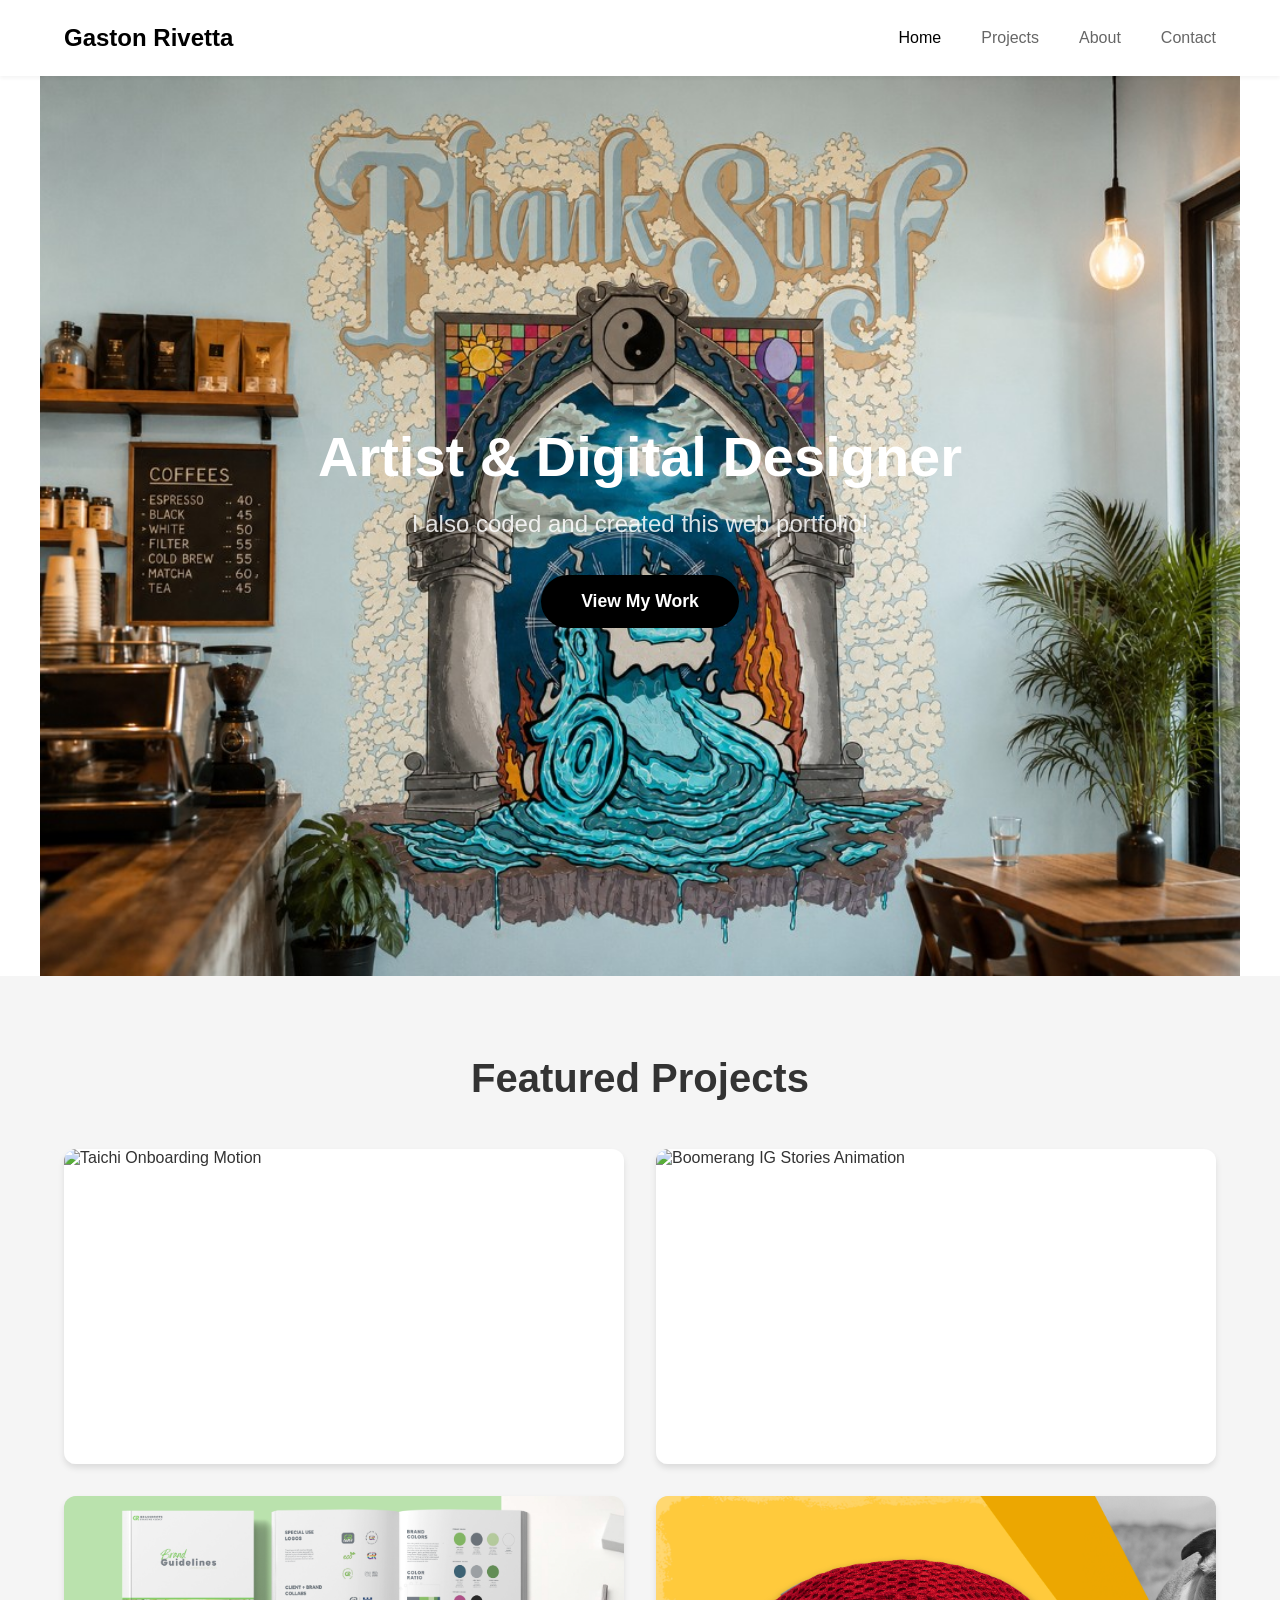
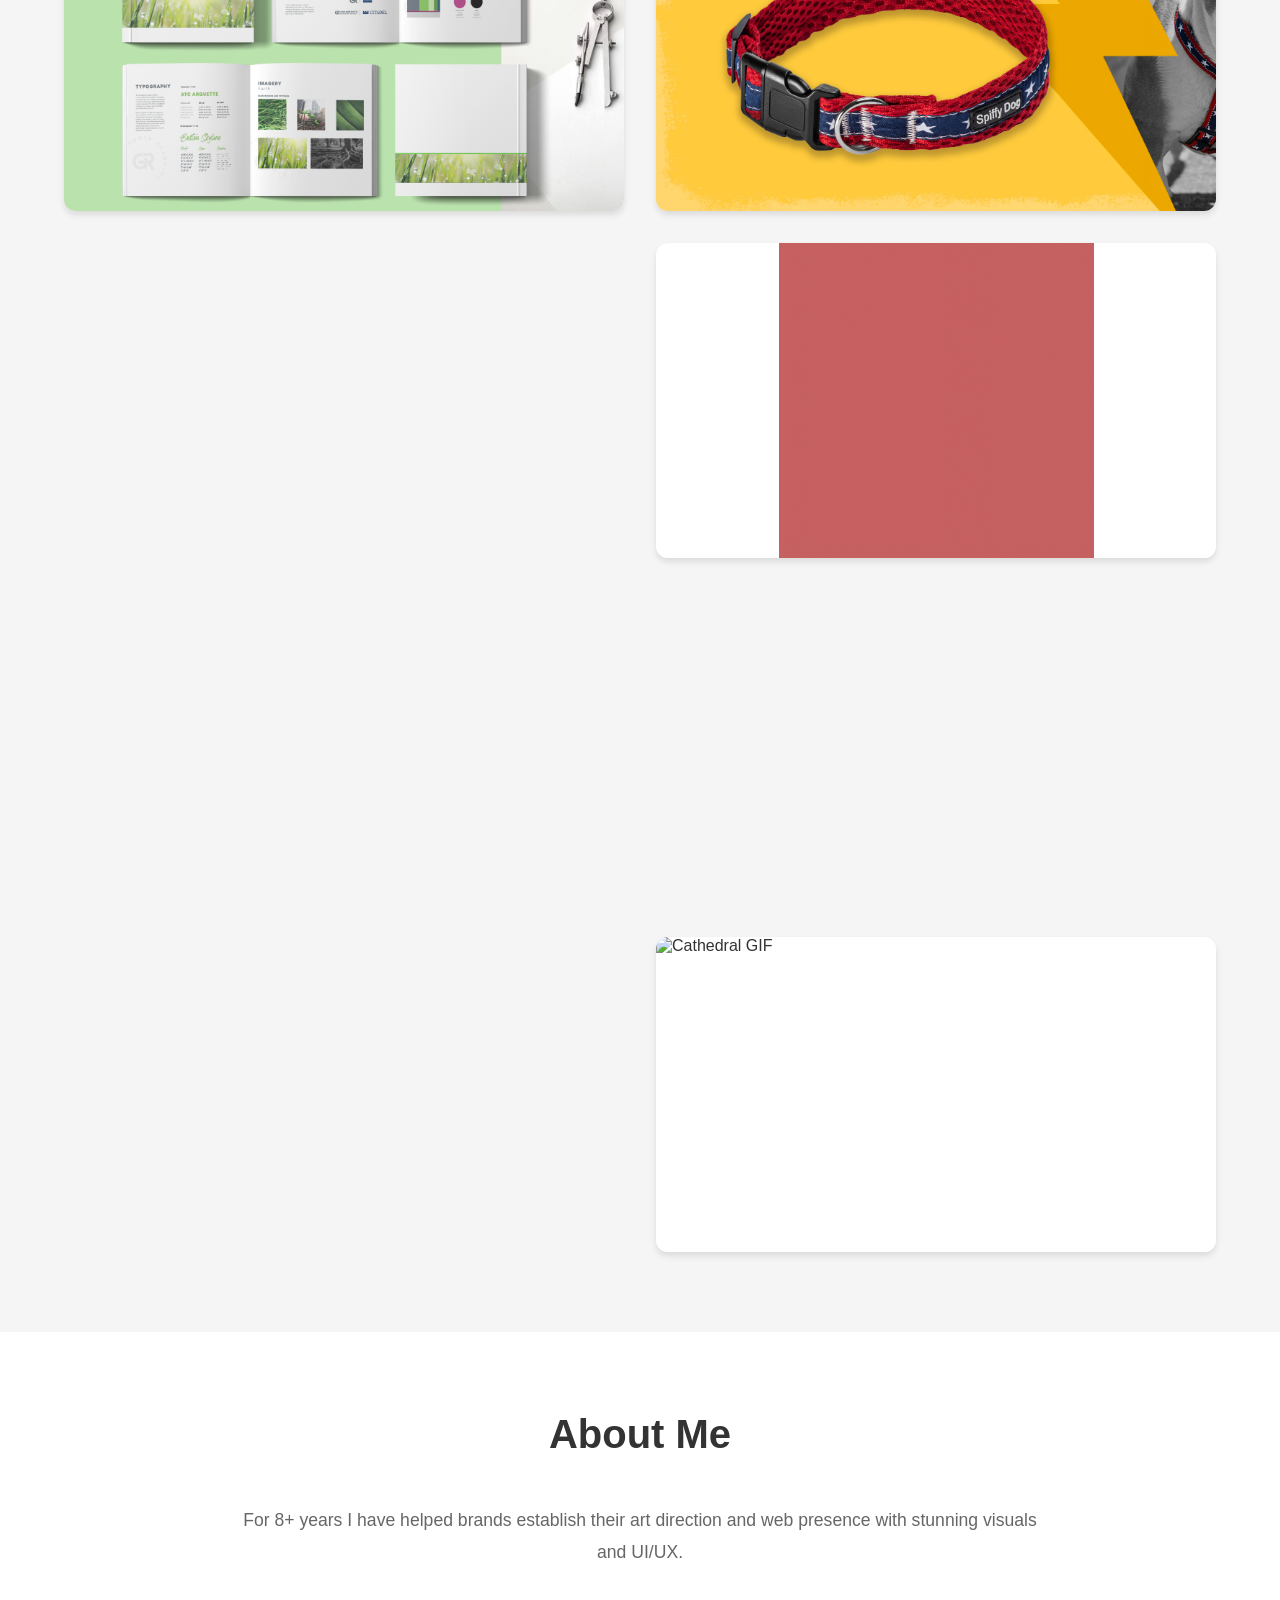
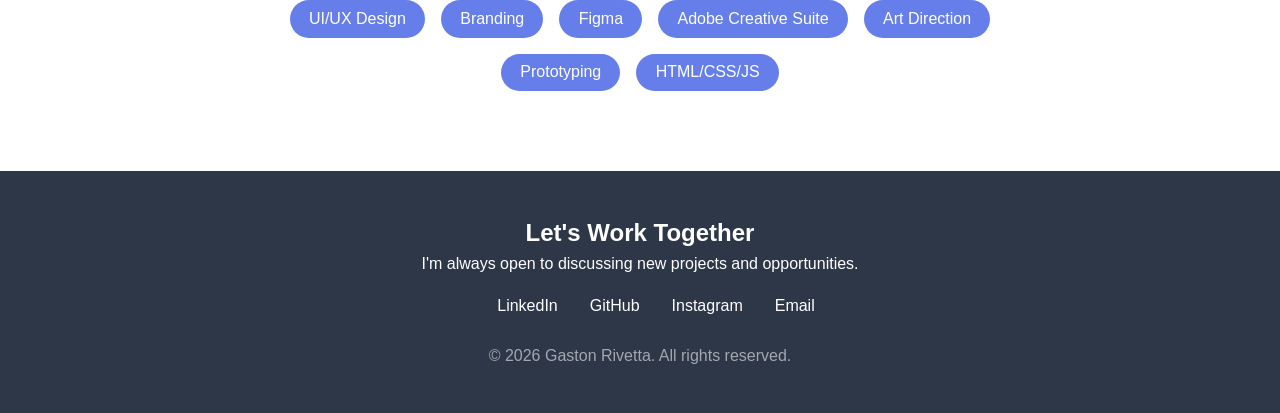
==== index.html @ 70213d05 "meta tag update" ====
<!DOCTYPE html>
<html lang="en">
<head>
    <meta charset="UTF-8">
    <meta name="viewport" content="width=device-width, initial-scale=1.0">
    <title>Gaston Rivetta | Freelance Graphic Designer & Ecommerce Specialist</title>
    <meta name="description" content="Graphic designer specializing in branding, packaging, apparel graphics, and ecommerce design. View creative projects, case studies, and design services.">
    
    <meta name="keywords" content="app design, branding, UX design, UI design, Gaston Rivetta">

    <meta name="author" content="Gaston Rivetta">

    <meta property="og:title" content="Gaston Rivetta | Graphic Designer & ecommerce Specialist">
    <meta property="og:description" content="Explore branding, packaging, apparel, and ecommerce design projects by Gaston Rivetta.">
    <meta property="og:type" content="website">
    <link rel="stylesheet" href="css/styles.css">
</head>
<body>
    <nav>
        <div class="logo">Gaston Rivetta</div>
        <ul class="nav-links">
            <li><a href="#home">Home</a></li>
            <li><a href="#projects">Projects</a></li>
            <li><a href="#about">About</a></li>
            <li><a href="#contact">Contact</a></li>
        </ul>
    </nav>

    <section class="hero" id="home">
        <div class="hero-media" aria-hidden="true">
            <img
                src="images/hero-intro.jpg"
                alt=""
                width="1024"
                height="768"
                loading="eager"
                decoding="async"
            >
        </div>
        <div class="hero-content">
            <h1>Artist & Digital Designer</h1>
            <p class="subtitle">I also coded and created this web portfolio!</p>
            <a href="#projects" class="cta-button">View My Work</a>
        </div>
    </section>

    <section class="projects" id="projects">
        <h2 class="section-title">Featured Projects</h2>
        <div class="projects-grid">

            <!-- Row 1: Hunyuan + Boomerang -->
            <a class="project-card-link" href="projects/hunyuan-taiji.html">
                <div class="project-card">
                    <div class="project-image project-image-gif">
                        <img src="images/taichi_onboarding_motion2.gif" alt="Taichi Onboarding Motion" loading="eager">
                    </div>
                    <div class="project-overlay">
                        <div class="overlay-left">
                            <h3 class="project-title">Mobile Interface and YouTube Channel</h3>
                            <p class="project-description">Health Platform UI Design with Social Media Channel</p>
                        </div>
                        <div class="project-tags">
                            <span class="tag">Motion Graphics</span>
                            <span class="tag">Mobile Interface</span>
                            <span class="tag">Figma</span>
                            <span class="tag">YouTube Channel</span>
                        </div>
                    </div>
                </div>
            </a>

            <a class="project-card-link" href="projects/boomerang-brand.html">
                <div class="project-card">
                    <div class="project-image project-image-gif">
                        <img src="images/boomerang_igstories_short_portfolio.gif" alt="Boomerang IG Stories Animation" loading="eager">
                    </div>
                    <div class="project-overlay">
                        <div class="overlay-left">
                            <h3 class="project-title">eCommerce and Branding</h3>
                            <p class="project-description">Webstore Design for Surf Brand with short-form social animations.</p>
                        </div>
                        <div class="project-tags">
                            <span class="tag">Social</span>
                            <span class="tag">Motion Graphics</span>
                            <span class="tag">eCommerce Design</span>
                            <span class="tag">Branding</span>
                        </div>
                    </div>
                </div>
            </a>

            <!-- Row 2: GR + Spiffy -->
            <a class="project-card-link" href="projects/gr-rebrand.html">
                <div class="project-card">
                    <div class="project-image">
                        <img src="images/GR_thumbnail_branding_HQmockup.jpg" alt="GR Branding Mockup" loading="lazy">
                    </div>
                    <div class="project-overlay">
                        <div class="overlay-left">
                            <h3 class="project-title">Agency Brand Refresh</h3>
                            <p class="project-description">Brand identity system with guidelines and assets.</p>
                        </div>
                        <div class="project-tags">
                            <span class="tag">Branding</span>
                            <span class="tag">Identity</span>
                            <span class="tag">Art Direction</span>
                        </div>
                    </div>
                </div>
            </a>

            <a class="project-card-link" href="projects/spiffy-dog.html">
                <div class="project-card">
                    <div class="project-image">
                        <img src="images/spiffy_thumbnail_HQimage.jpg" alt="Spiffy Product Design" loading="lazy">
                    </div>
                    <div class="project-overlay">
                        <div class="overlay-left">
                            <h3 class="project-title">Product Design and Advertising</h3>
                            <p class="project-description">Seasonal product design and advertising campaigns</p>
                        </div>
                        <div class="project-tags">
                            <span class="tag">Textile Design</span>
                            <span class="tag">Branding</span>
                            <span class="tag">Campaigns</span>
                        </div>
                    </div>
                </div>
            </a>

            <!-- Row 3: Interactive Code + S Blackletter -->
            <div class="project-card">
                <div class="project-image iframe-image">
                    <iframe src="https://gastonrivetta.github.io/TYPE_Grab_Throw/" title="Type experiment" loading="lazy"></iframe>
                </div>
                <div class="project-overlay">
                        <div class="overlay-left">
                            <h3 class="project-title">Interactive Code Creative</h3>
                            <p class="project-description">Interactive creative code study with physics-based mechanics.</p>
                        </div>
                        <div class="project-tags">
                            <span class="tag">Typography</span>
                            <span class="tag">Interactive Creative Code</span>
                            <span class="tag">Motion Graphics</span>
                        </div>
                    </div>
            </div>

            <div class="project-card">
                <div class="project-image project-image-gif">
                    <img src="images/S_blacklatter_exp_thumbnail.gif" alt="Blackletter animation" loading="eager">
                </div>
                <div class="project-overlay">
                        <div class="overlay-left">
                            <h3 class="project-title">Expressive Type Animation</h3>
                            <p class="project-description">Motion graphics and typography.</p>
                        </div>
                        <div class="project-tags">
                            <span class="tag">Motion Graphics</span>
                            <span class="tag">Adobe After Effects</span>
                            <span class="tag">Typography</span>
                        </div>
                    </div>
            </div>

            <!-- Row 4: Rabbit + Solarwinds -->
            <div class="project-card">
                <div class="project-image">
                    <img src="images/rabbit_thumbnail_HQmock.jpg" alt="Rabbit Product Design" loading="lazy">
                </div>
                <div class="project-overlay">
                        <div class="overlay-left">
                            <h3 class="project-title">Landing Page and Brand Design</h3>
                            <p class="project-description">Brand Identity with Figma landing page</p>
                        </div>
                        <div class="project-tags">
                            <span class="tag">Prototyping</span>
                            <span class="tag">Art Direction</span>
                            <span class="tag">Figma Prototype</span>
                        </div>
                    </div>
            </div>

            <div class="project-card">
                <div class="project-image">
                    <img src="images/Solarwinds_thumnbail_elec_HQmockup.jpg" alt="Solarwinds Electrical Mockup" loading="lazy">
                </div>
                <div class="project-overlay">
                        <div class="overlay-left">
                            <h3 class="project-title">Product Design with Presentation Mockups</h3>
                            <p class="project-description">Client product mockup presenations.</p>
                        </div>
                        <div class="project-tags">
                            <span class="tag">Marketing</span>
                            <span class="tag">Product Mockup</span>
                            <span class="tag">Presentations</span>
                        </div>
                    </div>
            </div>

            <!-- Row 5: Ecommerce + Cathedral -->
            <div class="project-card">
                <div class="project-image">
                    <img src="images/ecommerce_webstorethumbnail_image.jpg" alt="E-commerce Web Store" loading="lazy">
                </div>
                <div class="project-overlay">
                        <div class="overlay-left">
                            <h3 class="project-title">Custom Web Catalogs</h3>
                            <p class="project-description">Responsive e-commerce webstores.</p>
                        </div>
                        <div class="project-tags">
                            <span class="tag">E-commerce</span>
                            <span class="tag">UI Design</span>
                            <span class="tag">Product Overhauls</span>
                        </div>
                    </div>
            </div>
            <a class="project-card-link" href="https://vimeo.com/1114490569?share=copy&fl=sv&fe=ci" target="_blank">
            <div class="project-card">
                <div class="project-image project-image-gif">
                    <img src="images/Cathedral_gifthumbnail.gif" alt="Cathedral GIF" loading="eager">
                </div>
                <div class="project-overlay">
                        <div class="overlay-left">
                            <h3 class="project-title">Motion Design</h3>
                            <p class="project-description">Motion Graphics with audio study</p>
                        </div>
                        <div class="project-tags">
                            <span class="tag">Motion Graphics</span>
                            <span class="tag">Adobe After Effects</span>
                            <span class="tag">Audio Study</span>
                        </div>
                    </div>
            </div>

        </div>
    </section>

    <section class="about" id="about">
        <h2 class="section-title">About Me</h2>
        <div class="about-content">
            <p>For 8+ years I have helped brands establish their art direction
                and web presence with stunning visuals and UI/UX.</p>
            <p></p>
            <div class="skills">
                <span class="skill">UI/UX Design</span>
                <span class="skill">Branding</span>
                <span class="skill">Figma</span>
                <span class="skill">Adobe Creative Suite</span>
                <span class="skill">Art Direction</span>
                <span class="skill">Prototyping</span>
                <span class="skill">HTML/CSS/JS</span>
            </div>
        </div>
    </section>

    <footer id="contact">
        <h3>Let's Work Together</h3>
        <p>I'm always open to discussing new projects and opportunities.</p>
        <div class="social-links">
            <a href="https://www.linkedin.com/in/gastonrivetta/">LinkedIn</a>
            <a href="github.com/GastonRivetta">GitHub</a>
            <a href="https://www.instagram.com/goosefacepainter/">Instagram</a>
            <a href="mailto:contact@gastonrivetta.com">Email</a>
        </div>
        <p style="margin-top: 2rem; opacity: 0.7;">© 2026 Gaston Rivetta. All rights reserved.</p>
    </footer>

    <script src="js/script.js"></script>
</body>
</html>
---- css/styles.css ----
* {
    margin: 0;
    padding: 0;
    box-sizing: border-box;
}

body {
    font-family: -apple-system, BlinkMacSystemFont, 'Segoe UI', sans-serif;
    background: #f5f5f5;
    color: #333;
}

/* Navigation */
nav {
    background: white;
    padding: 1.5rem 4rem;
    display: flex;
    justify-content: space-between;
    align-items: center;
    box-shadow: 0 2px 4px rgba(0,0,0,0.05);
    position: sticky;
    top: 0;
    z-index: 100;
}

.logo {
    font-size: 1.5rem;
    font-weight: 700;
    color: #000;
}

.nav-links {
    display: flex;
    gap: 2.5rem;
    list-style: none;
}

.nav-links a {
    text-decoration: none;
    color: #666;
    font-weight: 500;
    transition: color 0.3s;
}

.nav-links a:hover,
.nav-links a.active {
    color: #000;
}

/* Hero Section */
.hero {
    position: relative;
    background: #fff;
    color: #111;
    padding: 4rem 2rem;
    min-height: 100vh;
    display: flex;
    align-items: center;
    justify-content: center;
    overflow: hidden;
    text-align: center;
}

.hero-media {
    position: absolute;
    inset: 0;
    z-index: 0;
    display: flex;
    align-items: center;
    justify-content: center;
    background: #fff;
}

.hero-media img {
    display: block;
    width: 100%;
    height: 100%;
    object-fit: contain;
    object-position: center;
}

.hero-content {
    position: relative;
    z-index: 2;
    width: 100%;
    max-width: 800px;
    padding: 0;
    background: transparent;
    backdrop-filter: none;
    -webkit-backdrop-filter: none;
    text-align: center;
}

.hero h1 {
    font-size: 3.5rem;
    margin-bottom: 1rem;
    font-weight: 700;
    color: #ffffff;
    text-align: center;
}

.hero .subtitle {
    font-size: 1.5rem;
    margin-bottom: 2rem;
    color: #ffffff;
    opacity: 0.85;
    text-align: center;
}

.hero p {
    font-size: 1.1rem;
    max-width: 600px;
    margin: 0 auto 2.5rem;
    line-height: 1.6;
    color: #222;
    opacity: 0.85;
    text-align: center;
}

.hero .cta-button {
    background: #000;
    color: #fff;
}

.hero .cta-button:hover {
    background: #222;
    color: #fff;
    box-shadow: 0 10px 25px rgba(0, 0, 0, 0.15);
}

.cta-button {
    background: white;
    color: #667eea;
    padding: 1rem 2.5rem;
    border: none;
    border-radius: 50px;
    font-size: 1.1rem;
    font-weight: 600;
    cursor: pointer;
    transition: transform 0.3s, box-shadow 0.3s;
    display: inline-block;
    text-decoration: none;
}

.cta-button:hover {
    transform: translateY(-2px);
    box-shadow: 0 10px 25px rgba(0,0,0,0.2);
}

/* Projects Section */
.projects {
    padding: 5rem 4rem;
    max-width: 1400px;
    margin: 0 auto;
}

.section-title {
    font-size: 2.5rem;
    margin-bottom: 3rem;
    text-align: center;
    font-weight: 700;
}

.projects-grid {
    display: grid;
    grid-template-columns: 1fr 1fr;
    gap: 2rem;
}

/* iframe card */
.iframe-image {
    pointer-events: all;
    background: #CBCBCB;
}

.iframe-image iframe {
    position: absolute;
    inset: 0;
    width: 100%;
    height: 100%;
    border: none;
    display: block;
}

/* Card link wrapper */
a.project-card-link {
    display: block;
    text-decoration: none;
    color: inherit;
}

/* Project Card */
.project-card {
    background: white;
    border-radius: 12px;
    overflow: hidden;
    box-shadow: 0 4px 6px rgba(0,0,0,0.1);
    position: relative;
    top: 0;
    transition: transform 0.3s, box-shadow 0.3s, top 0.3s;
    cursor: pointer;
}

.project-card:hover {
    box-shadow: 0 12px 24px rgba(0,0,0,0.15);
}

/* Non-GIF cards: use transform lift */
.project-card:not(:has(.project-image-gif)):hover {
    transform: translateY(-8px);
}

/* GIF cards: use top instead of transform to avoid pausing the animation */
.project-card:has(.project-image-gif):hover {
    top: -8px;
}

/* Project image container — fixed 16:9 aspect ratio */
.project-image {
    width: 100%;
    aspect-ratio: 16 / 9;
    background: linear-gradient(135deg, #e0e0e0 0%, #f5f5f5 100%);
    overflow: hidden;
    position: relative;
}

/* Static images: fill container and pan slowly */
.project-image img {
    position: absolute;
    inset: 0;
    width: 100%;
    height: 100%;
    object-fit: cover;
    object-position: left center;
    animation: panImage 12s ease-in-out infinite;
    /* Prevent blurry upscaling */
    image-rendering: -webkit-optimize-contrast;
    image-rendering: crisp-edges;
}

@keyframes panImage {
    0%   { object-position: left center; }
    50%  { object-position: right center; }
    100% { object-position: left center; }
}

/* GIF images: no pan animation, centered, no transform */
.project-image-gif img,
.project-image img[src$=".gif" i] {
    animation: none !important;
    object-position: center center;
    transform: none !important;
    object-fit: contain;
    background: #ffffff;
}

/* Overlay — single slim horizontal bar */
.project-overlay {
    position: absolute;
    bottom: 0;
    left: 0;
    right: 0;
    background: rgba(255, 255, 255, 0.82);
    backdrop-filter: blur(8px);
    -webkit-backdrop-filter: blur(8px);
    color: #111;
    padding: 0.55rem 1rem;
    display: flex;
    flex-direction: row;
    align-items: center;
    justify-content: space-between;
    gap: 0.75rem;
    transform: translateY(100%);
    transition: transform 0.3s ease, opacity 0.3s ease;
    opacity: 0;
}

.project-card:hover .project-overlay,
.project-overlay.overlay-visible {
    transform: translateY(0);
    opacity: 1;
}

.project-overlay.overlay-hiding {
    transform: translateY(0);
    opacity: 0;
    transition: opacity 0.4s ease;
}

/* Left: title + description stacked */
.overlay-left {
    display: flex;
    flex-direction: column;
    gap: 0.1rem;
    min-width: 0;
    flex: 1;
}

.project-title {
    font-size: 12px;
    font-weight: 700;
    color: #111;
    white-space: nowrap;
    overflow: hidden;
    text-overflow: ellipsis;
}

.project-description {
    font-size: 11px;
    color: #666;
    white-space: nowrap;
    overflow: hidden;
    text-overflow: ellipsis;
    line-height: 1.3;
}

/* Right: tags row, max 4, no wrap */
.project-tags {
    display: flex;
    gap: 0.3rem;
    flex-wrap: nowrap;
    flex-shrink: 0;
    align-items: center;
}

.tag {
    background: rgba(0, 0, 0, 0.07);
    padding: 0.2rem 0.55rem;
    border-radius: 20px;
    font-size: 10px;
    color: #555;
    white-space: nowrap;
}

/* About Section */
.about {
    background: white;
    padding: 5rem 4rem;
    text-align: center;
}

.about-content {
    max-width: 800px;
    margin: 0 auto;
}

.about p {
    font-size: 1.1rem;
    line-height: 1.8;
    color: #666;
    margin-bottom: 1.5rem;
}

.skills {
    display: flex;
    justify-content: center;
    gap: 1rem;
    flex-wrap: wrap;
    margin-top: 2rem;
}

.skill {
    background: #667eea;
    color: white;
    padding: 0.6rem 1.2rem;
    border-radius: 25px;
    font-weight: 500;
}

/* Footer */
footer {
    background: #2d3748;
    color: white;
    padding: 3rem 4rem;
    text-align: center;
}

footer h3 {
    font-size: 1.5rem;
    margin-bottom: 0.5rem;
}

footer > p {
    color: rgba(255,255,255,0.8);
    margin-bottom: 0;
}

.social-links {
    display: flex;
    justify-content: center;
    gap: 2rem;
    margin-top: 1.5rem;
}

.social-links a {
    color: white;
    font-size: 1rem;
    font-weight: 500;
    text-decoration: none;
    transition: opacity 0.3s;
}

.social-links a:hover {
    opacity: 0.7;
}

/* Responsive Design */
@media (max-width: 1024px) {
    nav {
        padding: 1.5rem 2rem;
    }

    .projects {
        padding: 5rem 2rem;
    }

    .about {
        padding: 5rem 2rem;
    }

    footer {
        padding: 3rem 2rem;
    }
}

@media (max-width: 768px) {
    nav {
        padding: 1rem 1.5rem;
        flex-direction: column;
        gap: 1rem;
    }

    .hero {
        min-height: 100svh;
        padding: 3rem 1.5rem;
    }

    .hero h1 {
        font-size: 2.5rem;
    }

    .hero .subtitle {
        font-size: 1.2rem;
    }

    .projects {
        padding: 3rem 1.5rem;
    }

    .projects-grid {
        grid-template-columns: 1fr;
    }

    .section-title {
        font-size: 2rem;
    }

    .about {
        padding: 3rem 1.5rem;
    }

    footer {
        padding: 2.5rem 1.5rem;
    }

    .social-links {
        gap: 1.25rem;
    }
}
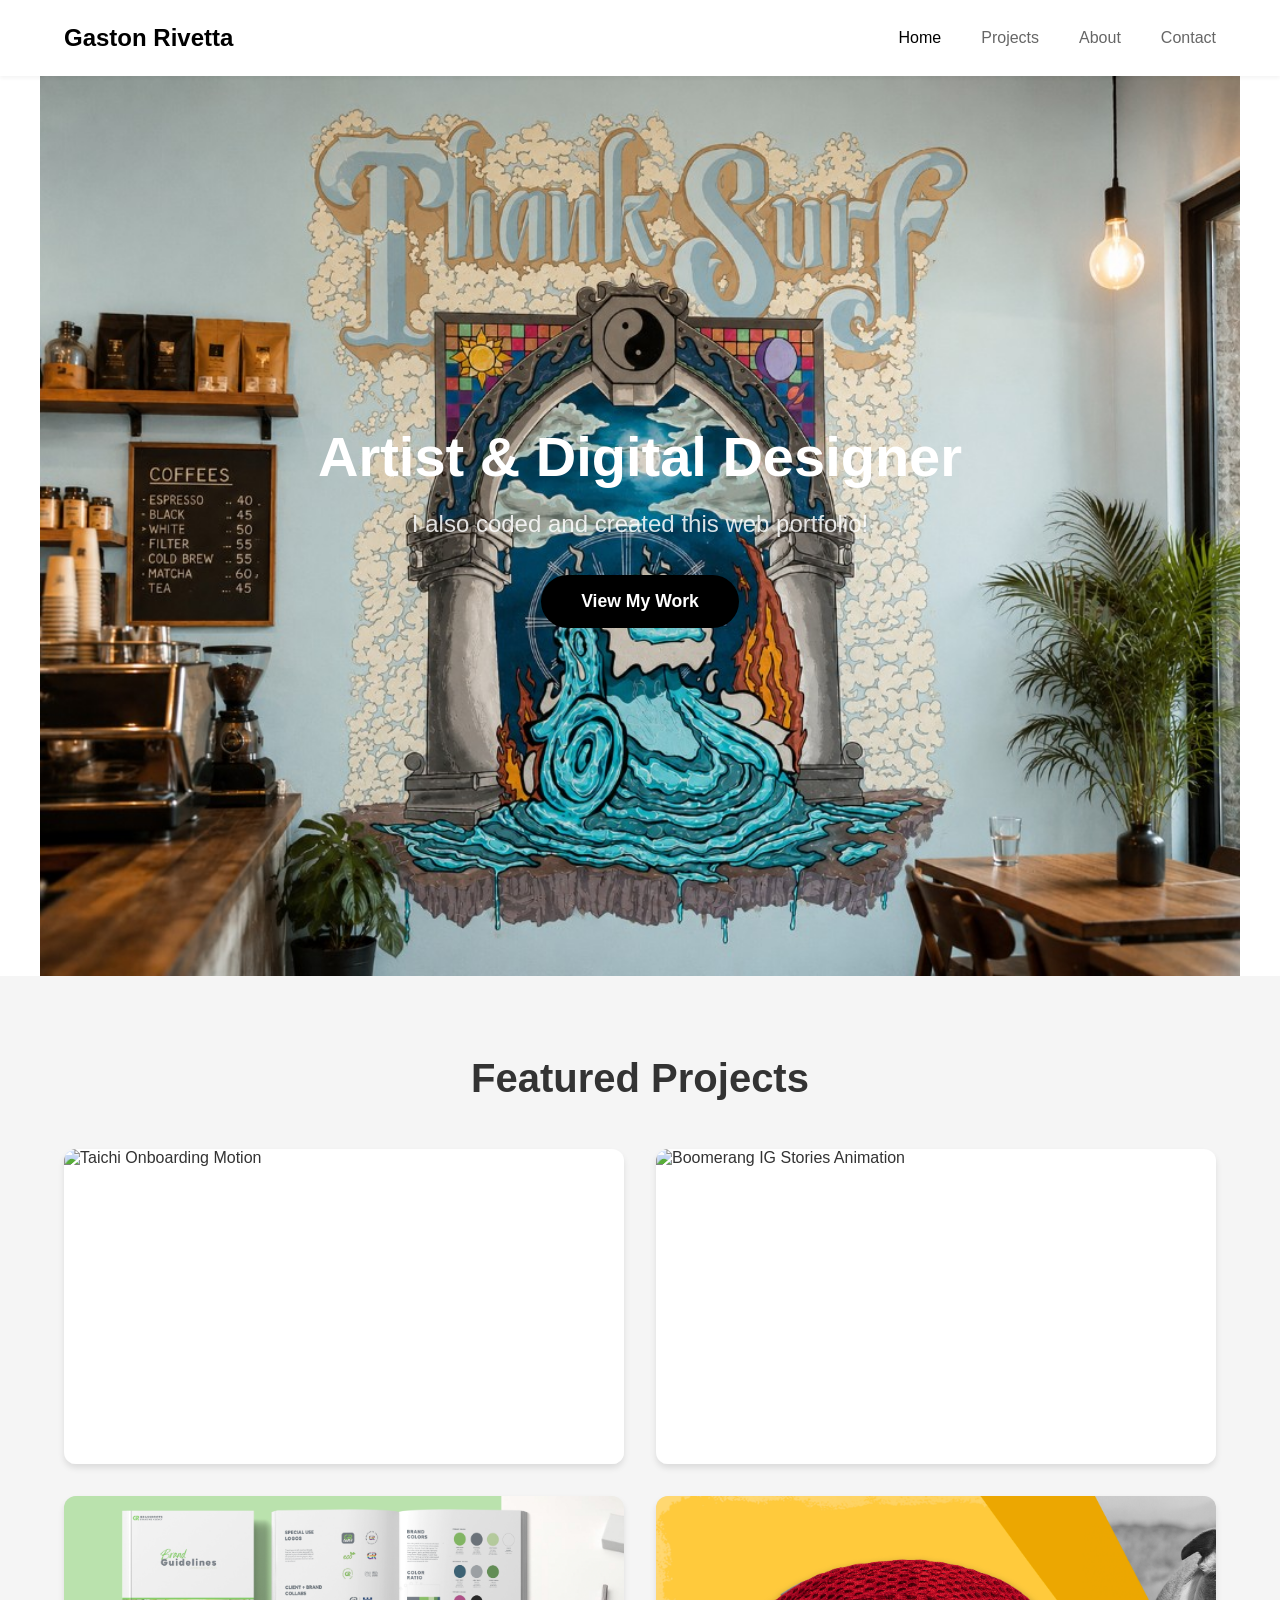
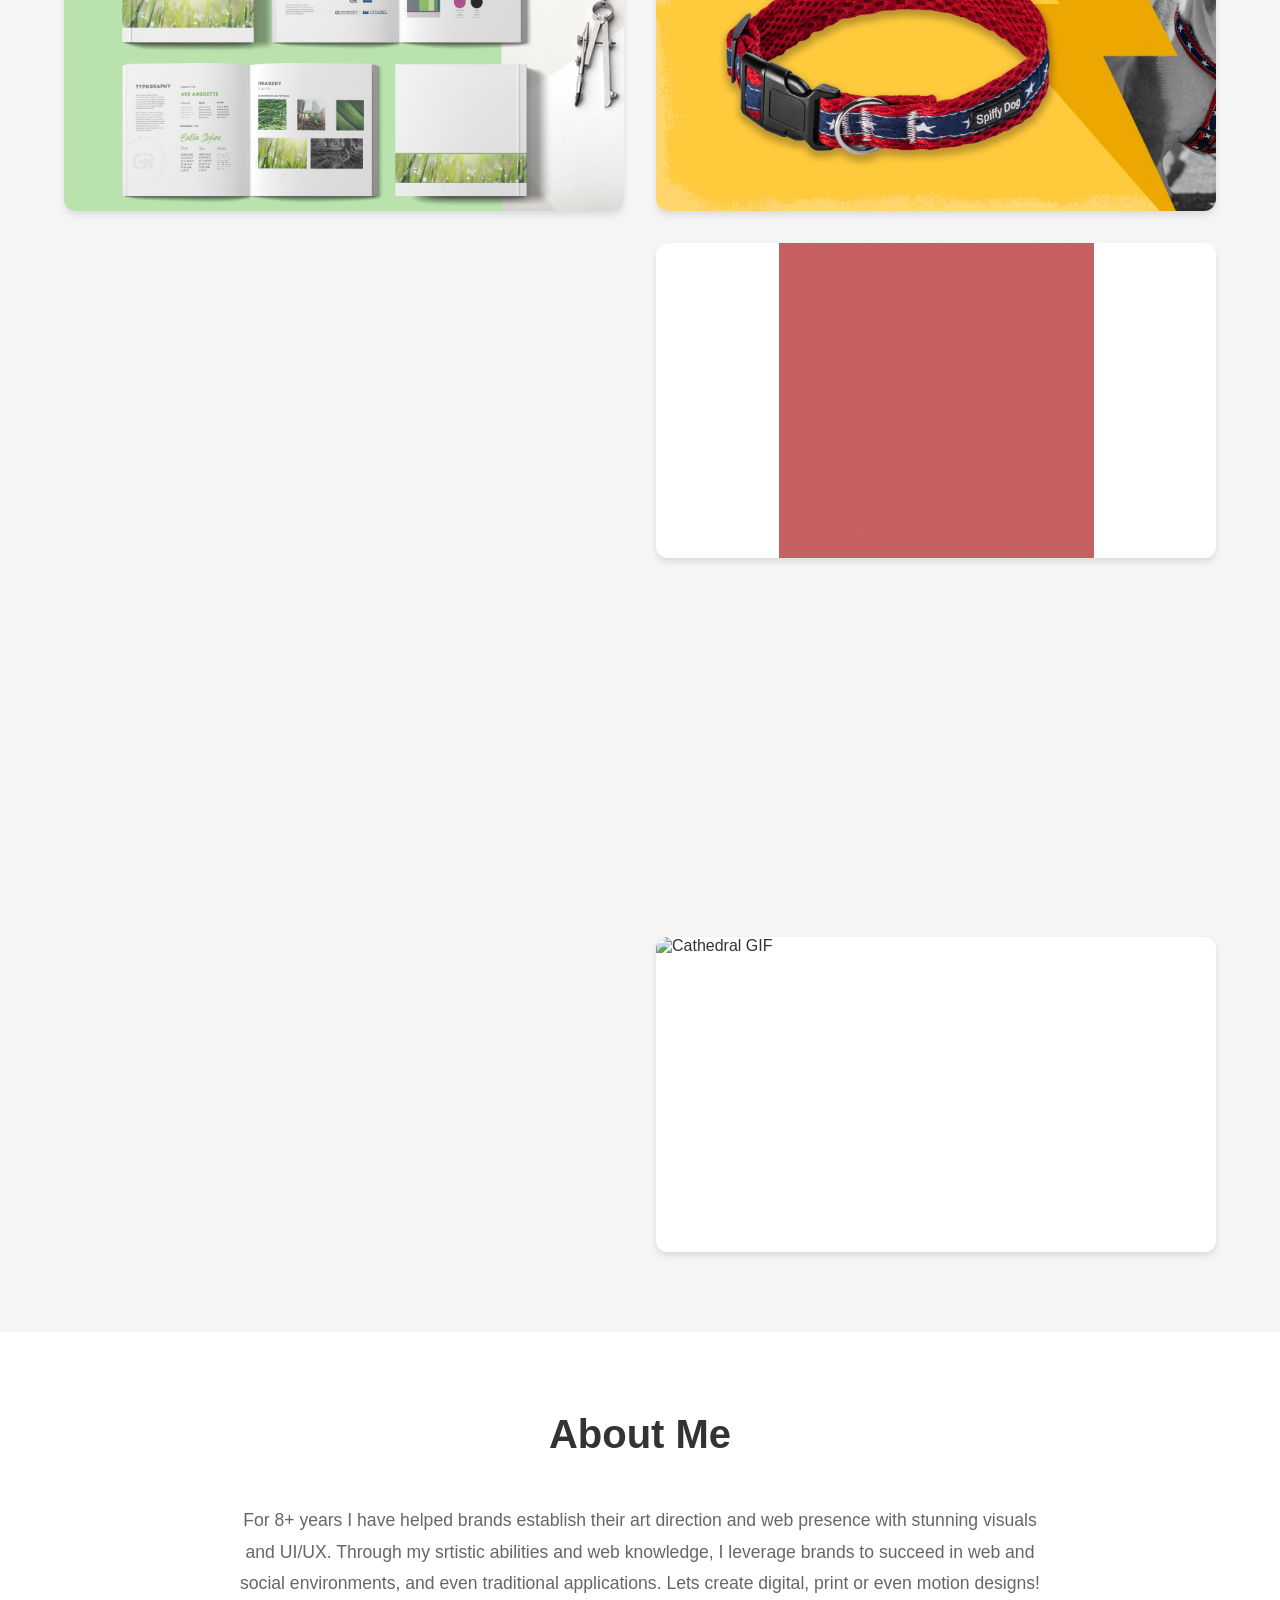
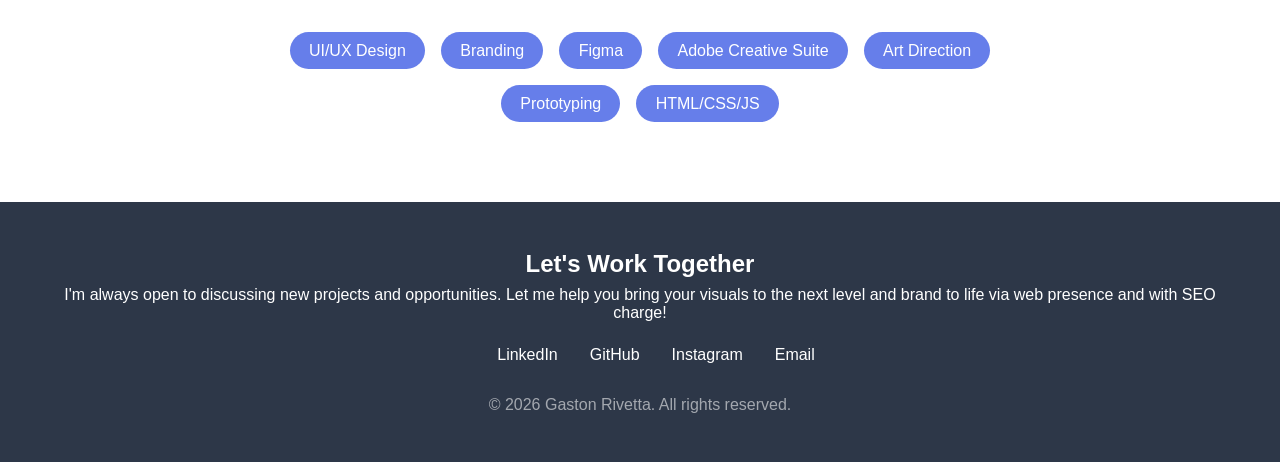
==== commit 2fbd30b5: "more descriptions" ====
--- a/index.html
+++ b/index.html
@@ -3,7 +3,7 @@
 <head>
     <meta charset="UTF-8">
     <meta name="viewport" content="width=device-width, initial-scale=1.0">
-    <title>Gaston Rivetta | Freelance Graphic Designer & Ecommerce Specialist</title>
+    <title>Gaston Rivetta | Freelance Designer & Ecommerce Specialist</title>
     <meta name="description" content="Graphic designer specializing in branding, packaging, apparel graphics, and ecommerce design. View creative projects, case studies, and design services.">
     
     <meta name="keywords" content="app design, branding, UX design, UI design, Gaston Rivetta">
@@ -12,8 +12,35 @@
 
     <meta property="og:title" content="Gaston Rivetta | Graphic Designer & ecommerce Specialist">
     <meta property="og:description" content="Explore branding, packaging, apparel, and ecommerce design projects by Gaston Rivetta.">
+    <meta property="og:image" content="https://gastonrivetta.com/images/hero-intro.jpg">
     <meta property="og:type" content="website">
+<meta property="og:url" content="https://gastonrivetta.com/">
+<link rel="canonical" href="https://gastonrivetta.com/" />
     <link rel="stylesheet" href="css/styles.css">
+    <script type="application/ld+json">
+        {
+          "@context": "https://schema.org",
+          "@type": "Person",
+          "name": "Gaston Rivetta",
+          "url": "https://gastonrivetta.com/",
+          "image": "https://gastonrivetta.com/images/hero-intro.jpg",
+          "description": "Freelance Graphic Designer and Ecommerce Specialist specializing in branding, packaging, apparel graphics, and UX/UI design.",
+          "jobTitle": "Freelance Graphic Designer & Ecommerce Specialist",
+          "knowsAbout": [
+            "Graphic Design",
+            "Branding",
+            "Packaging Design",
+            "Apparel Graphics",
+            "Ecommerce Design",
+            "UX Design",
+            "UI Design"
+          ],
+          "sameAs": [
+            "https://www.linkedin.com/in/gastonrivetta/",
+            "https://www.instagram.com/goosefacepainter/"
+          ]
+        }
+        </script>
 </head>
 <body>
     <nav>
@@ -240,7 +267,9 @@
         <h2 class="section-title">About Me</h2>
         <div class="about-content">
             <p>For 8+ years I have helped brands establish their art direction
-                and web presence with stunning visuals and UI/UX.</p>
+                and web presence with stunning visuals and UI/UX. Through my srtistic abilities and web knowledge, 
+                I leverage brands to succeed in web and social environments, and even traditional applications. 
+                Lets create digital, print or even motion designs!</p>
             <p></p>
             <div class="skills">
                 <span class="skill">UI/UX Design</span>
@@ -256,7 +285,7 @@
 
     <footer id="contact">
         <h3>Let's Work Together</h3>
-        <p>I'm always open to discussing new projects and opportunities.</p>
+        <p>I'm always open to discussing new projects and opportunities. Let me help you bring your visuals to the next level and brand to life via web presence and with SEO charge!</p>
         <div class="social-links">
             <a href="https://www.linkedin.com/in/gastonrivetta/">LinkedIn</a>
             <a href="github.com/GastonRivetta">GitHub</a>
--- a/css/styles.css
+++ b/css/styles.css
@@ -51,7 +51,7 @@
 .hero {
     position: relative;
     background: #fff;
-    color: #111;
+    color: #000000;
     padding: 4rem 2rem;
     min-height: 100vh;
     display: flex;
@@ -68,7 +68,7 @@
     display: flex;
     align-items: center;
     justify-content: center;
-    background: #fff;
+    background: #ffffff;
 }
 
 .hero-media img {
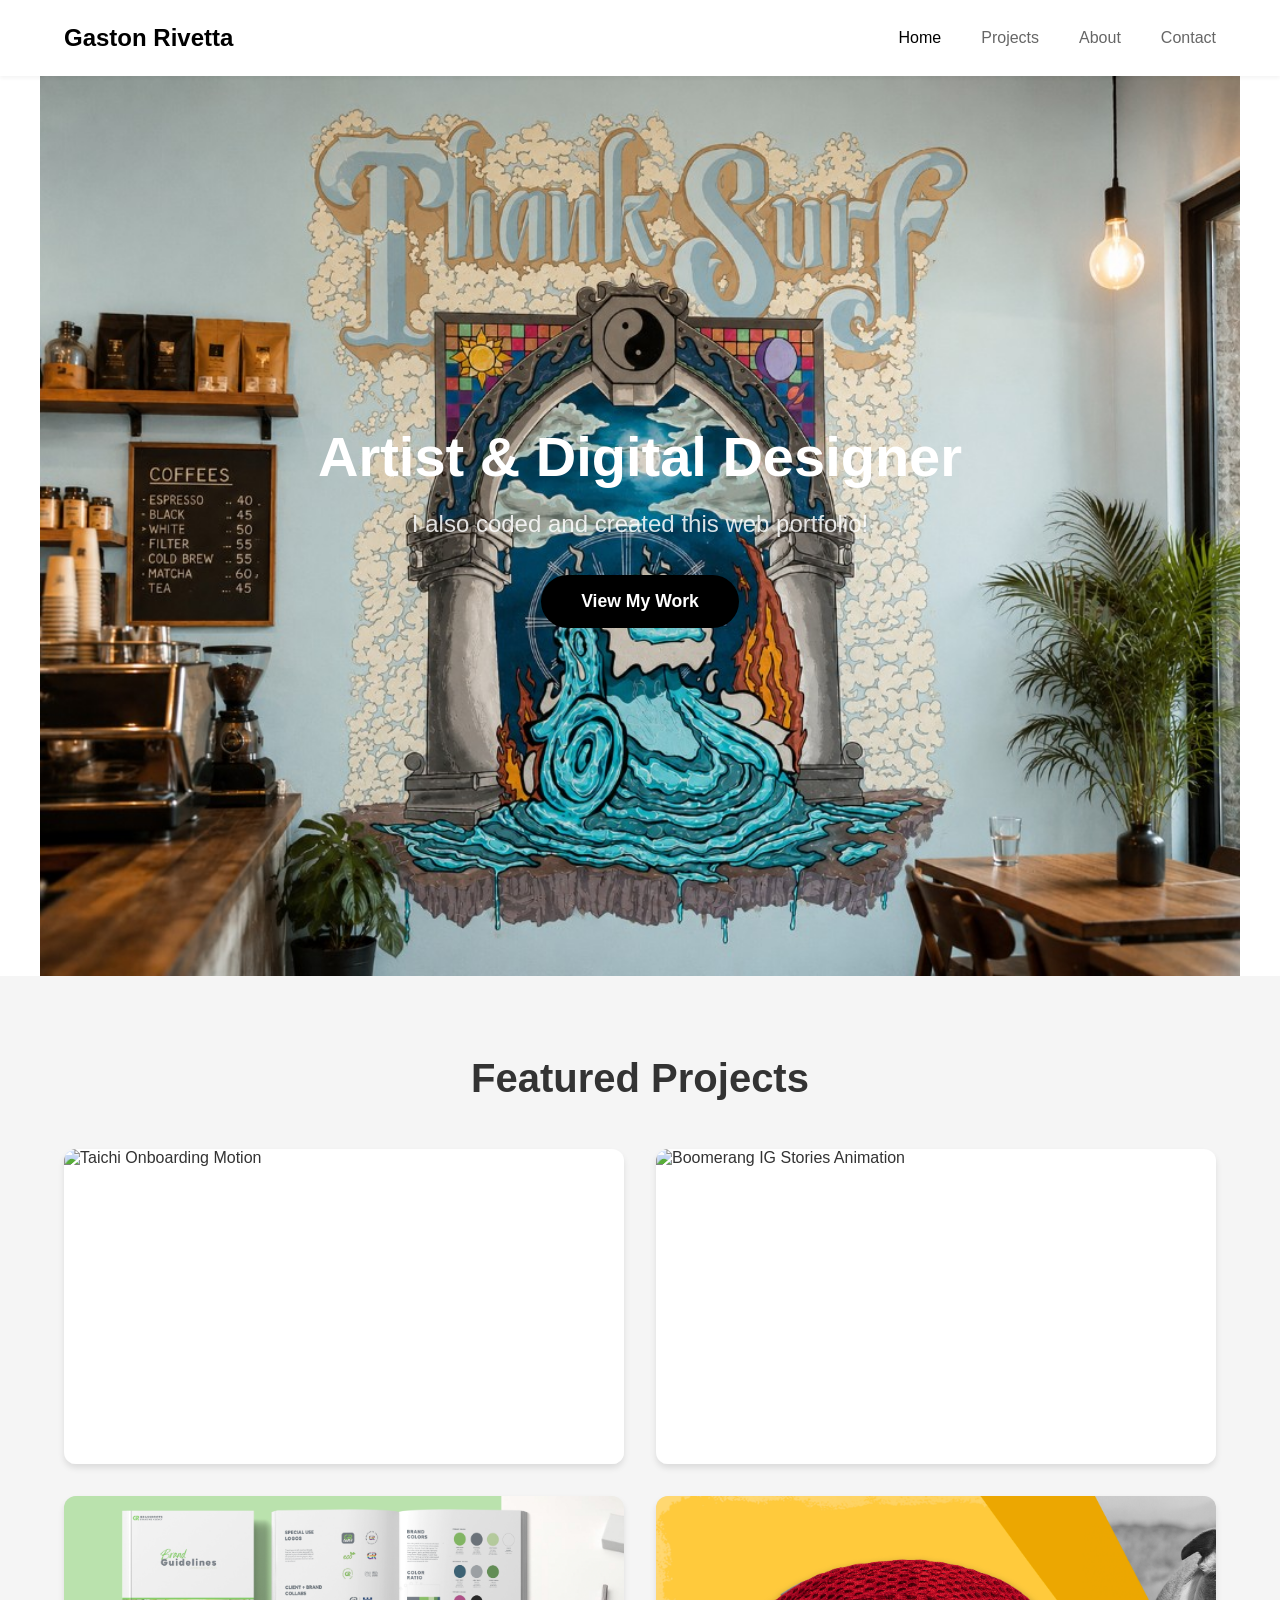
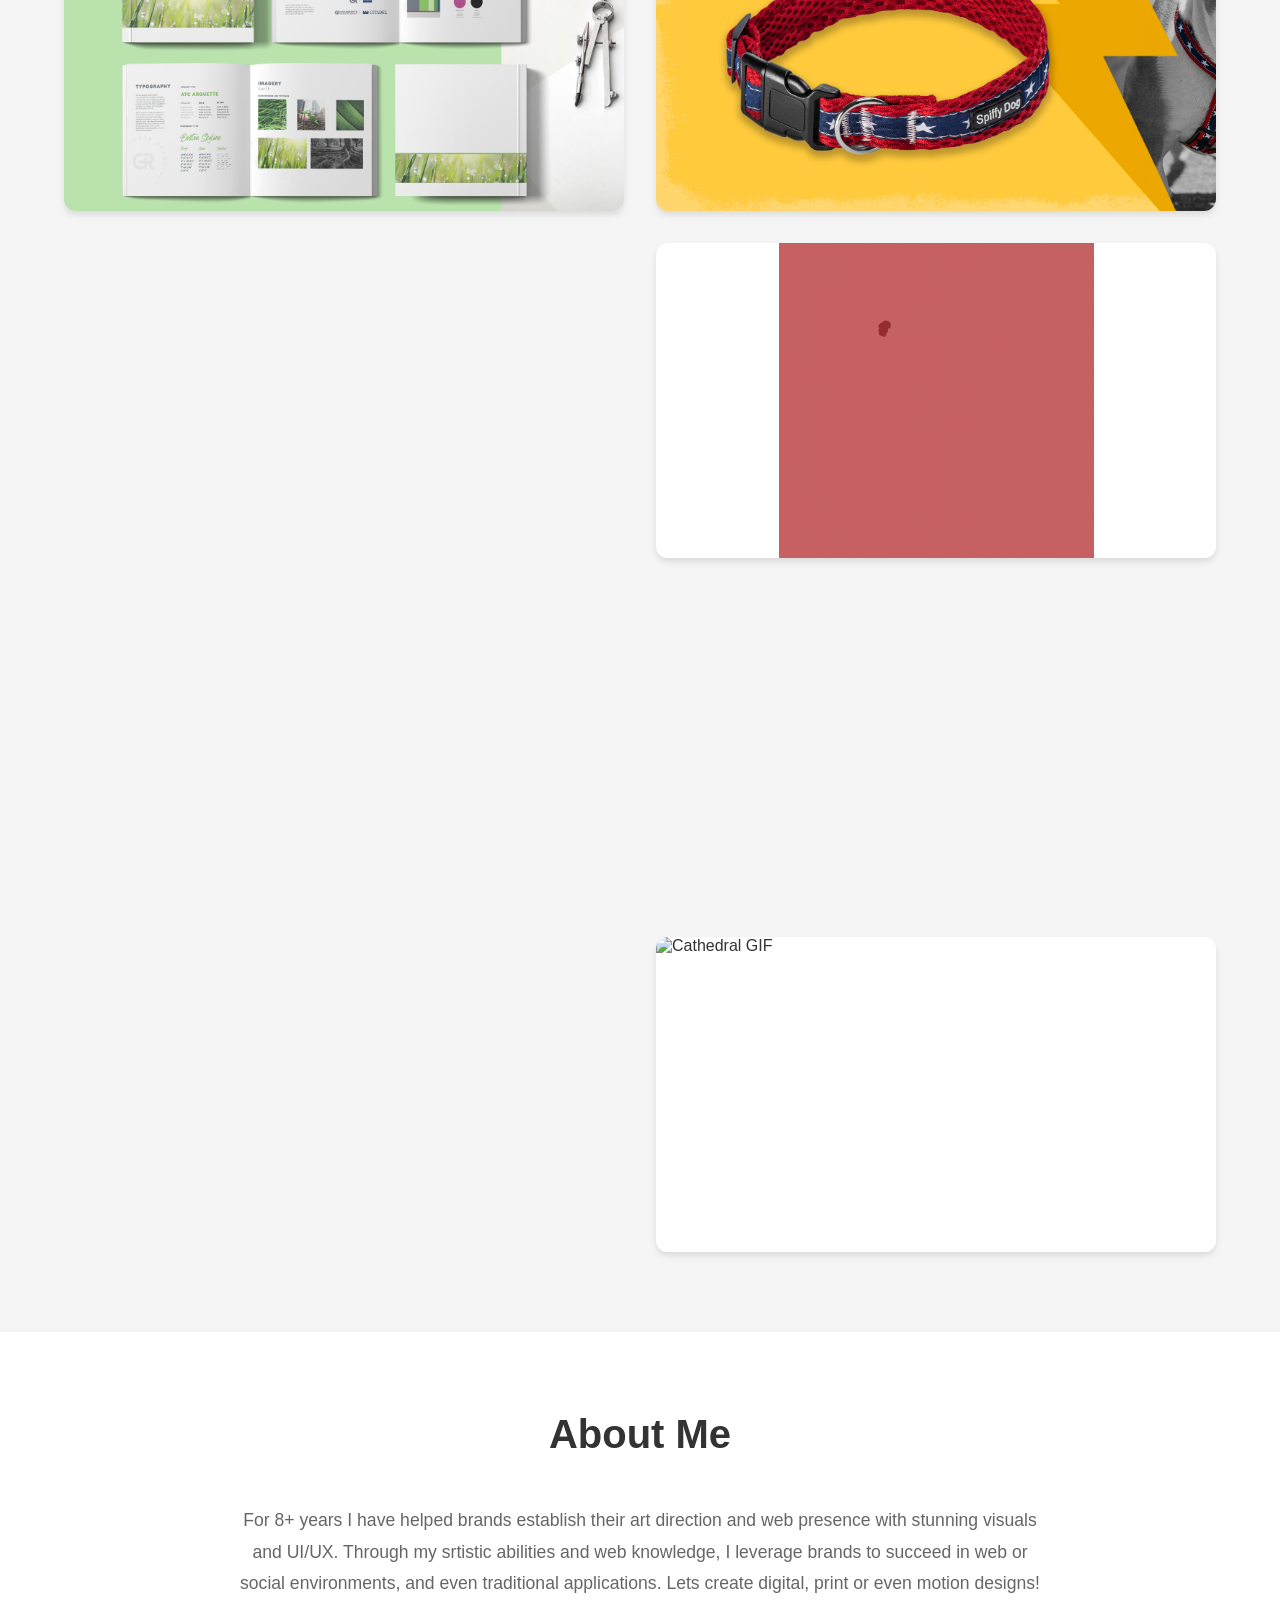
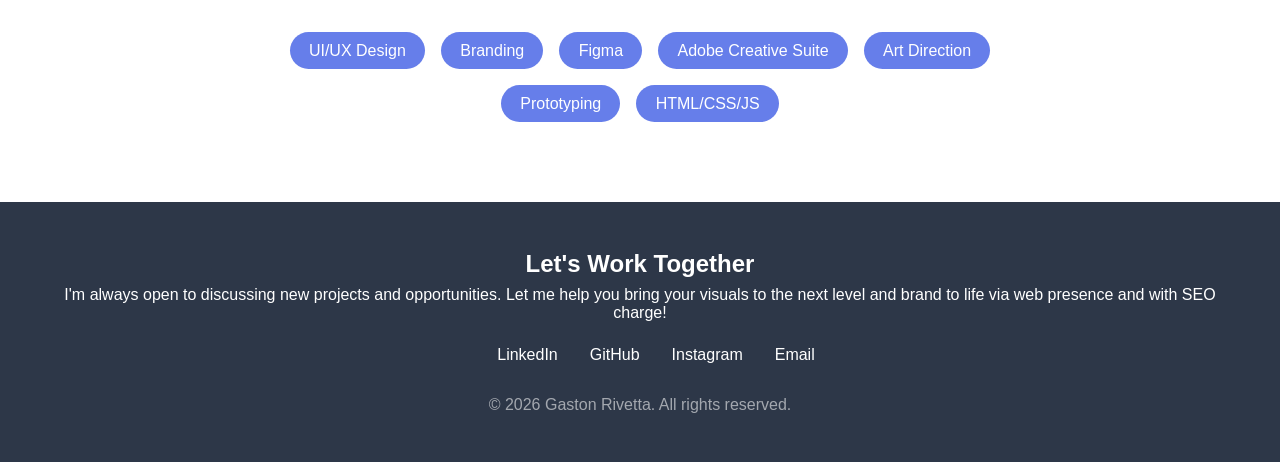
==== commit a50a3948: "edit description" ====
--- a/index.html
+++ b/index.html
@@ -268,7 +268,7 @@
         <div class="about-content">
             <p>For 8+ years I have helped brands establish their art direction
                 and web presence with stunning visuals and UI/UX. Through my srtistic abilities and web knowledge, 
-                I leverage brands to succeed in web and social environments, and even traditional applications. 
+                I leverage brands to succeed in web or social environments, and even traditional applications. 
                 Lets create digital, print or even motion designs!</p>
             <p></p>
             <div class="skills">
@@ -285,7 +285,8 @@
 
     <footer id="contact">
         <h3>Let's Work Together</h3>
-        <p>I'm always open to discussing new projects and opportunities. Let me help you bring your visuals to the next level and brand to life via web presence and with SEO charge!</p>
+        <p>I'm always open to discussing new projects and opportunities.
+            Let me help you bring your visuals to the next level and brand to life via web presence and with SEO charge!</p>
         <div class="social-links">
             <a href="https://www.linkedin.com/in/gastonrivetta/">LinkedIn</a>
             <a href="github.com/GastonRivetta">GitHub</a>
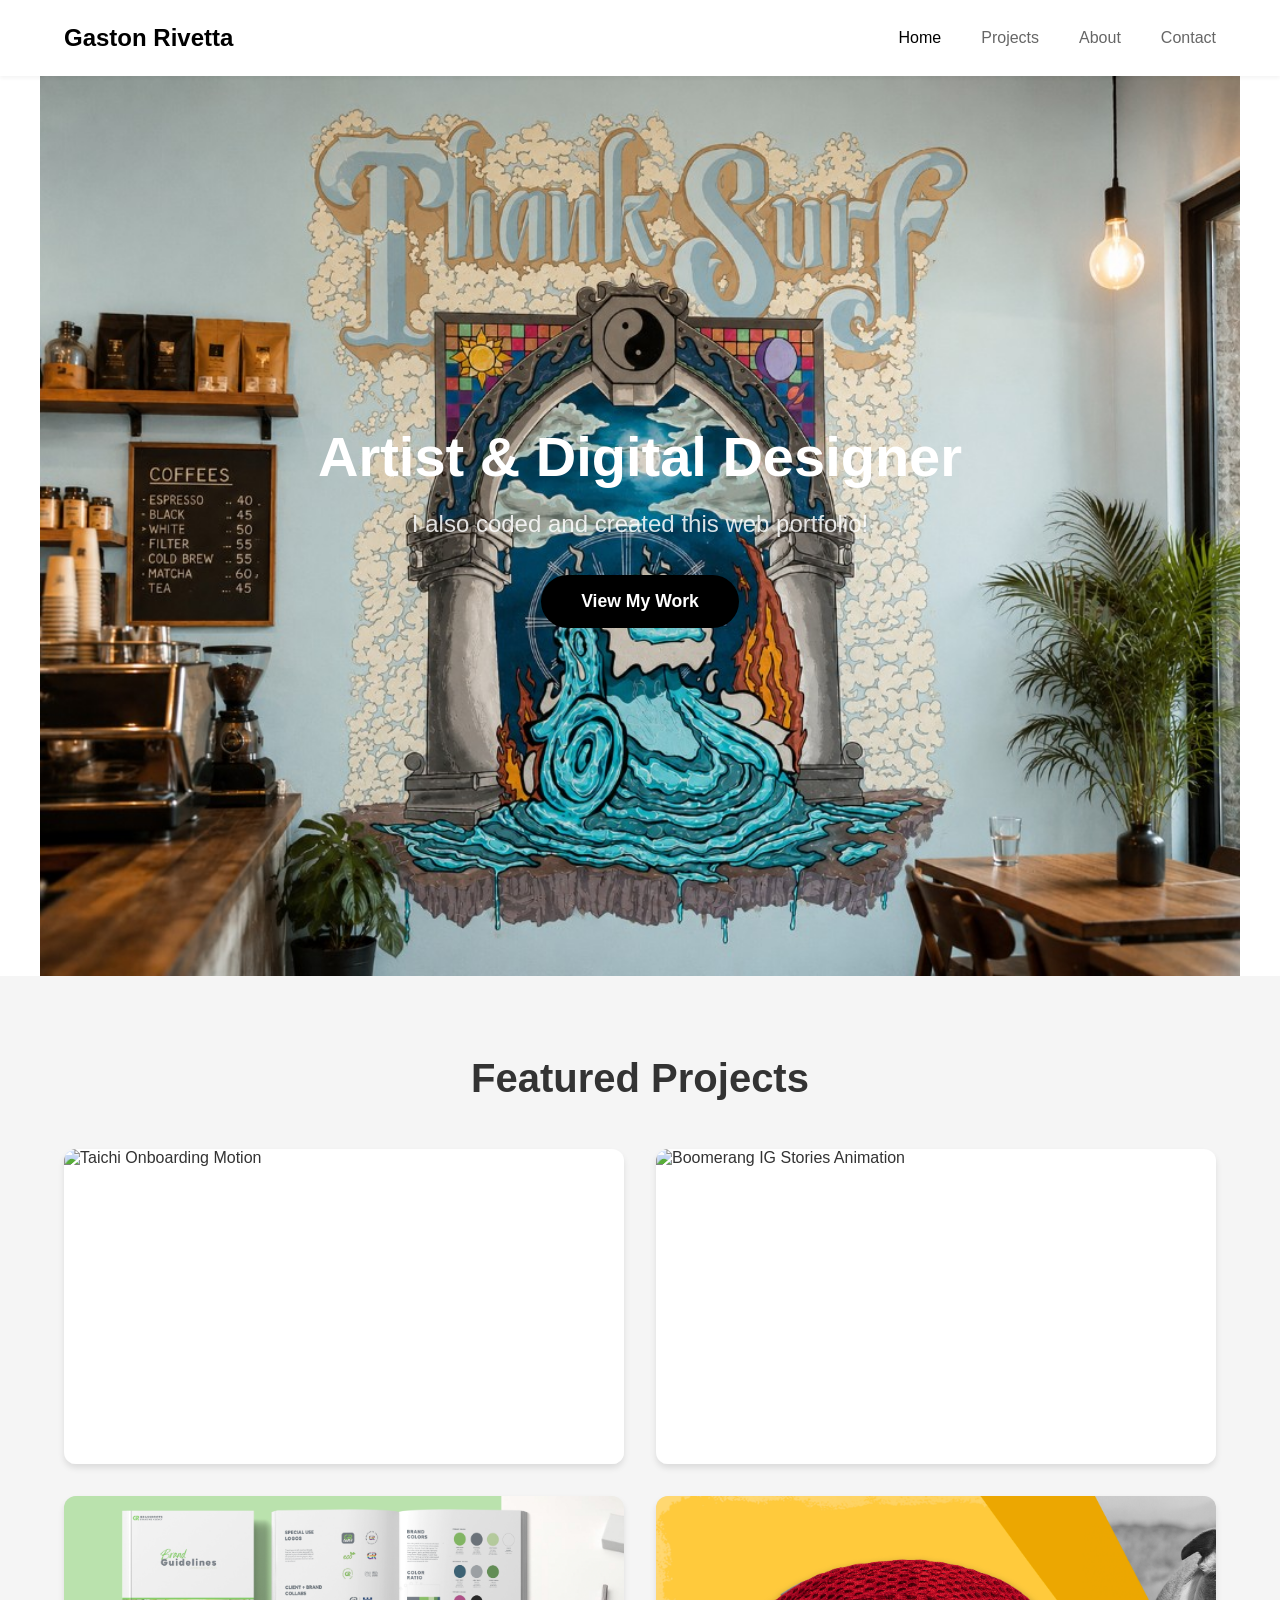
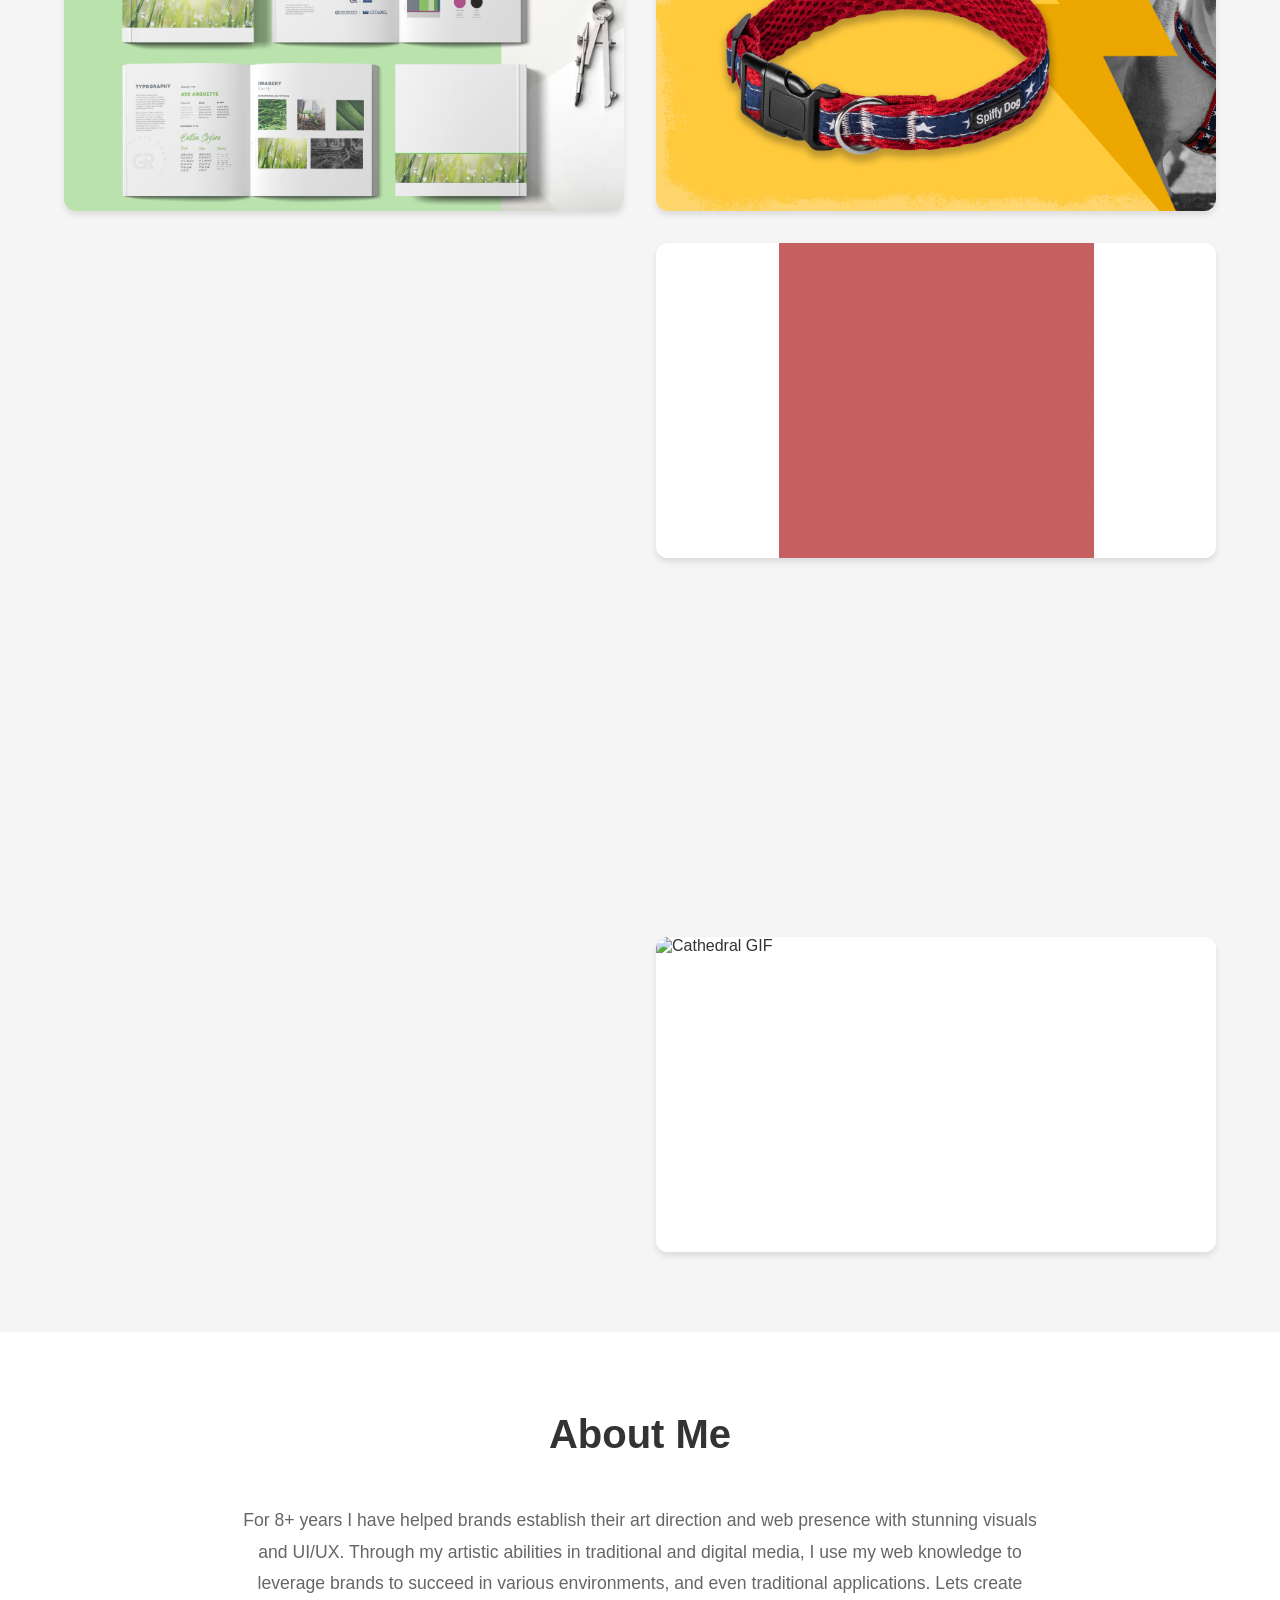
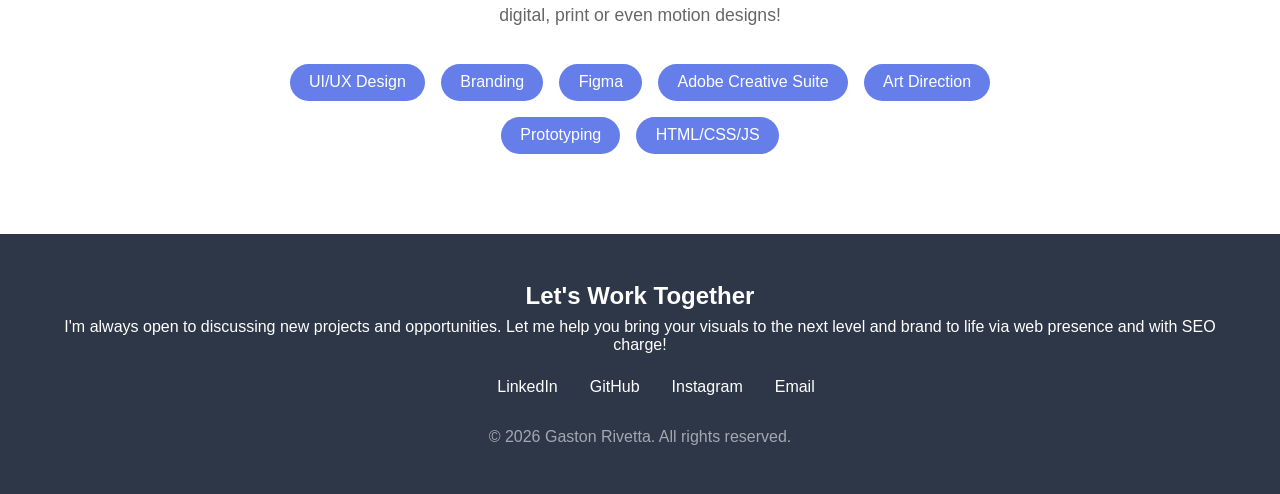
==== commit 8dcbb94d: "descrp cahnge" ====
--- a/index.html
+++ b/index.html
@@ -4,8 +4,8 @@
     <meta charset="UTF-8">
     <meta name="viewport" content="width=device-width, initial-scale=1.0">
     <title>Gaston Rivetta | Freelance Designer & Ecommerce Specialist</title>
-    <meta name="description" content="Graphic designer specializing in branding, packaging, apparel graphics, and ecommerce design. View creative projects, case studies, and design services.">
-    
+    <meta name="description" content="Graphic designer specializing in branding, art direction, and ecommerce/web design. View creative projects, case studies, and design services.">
+    <meta name="keywords" content="graphic design, branding, art direction, ecommerce, web design, Gaston Rivetta">
     <meta name="keywords" content="app design, branding, UX design, UI design, Gaston Rivetta">
 
     <meta name="author" content="Gaston Rivetta">
@@ -267,8 +267,8 @@
         <h2 class="section-title">About Me</h2>
         <div class="about-content">
             <p>For 8+ years I have helped brands establish their art direction
-                and web presence with stunning visuals and UI/UX. Through my srtistic abilities and web knowledge, 
-                I leverage brands to succeed in web or social environments, and even traditional applications. 
+                and web presence with stunning visuals and UI/UX. Through my artistic abilities in traditional and digital media, I use my web knowledge
+            to leverage brands to succeed in various environments, and even traditional applications. 
                 Lets create digital, print or even motion designs!</p>
             <p></p>
             <div class="skills">
